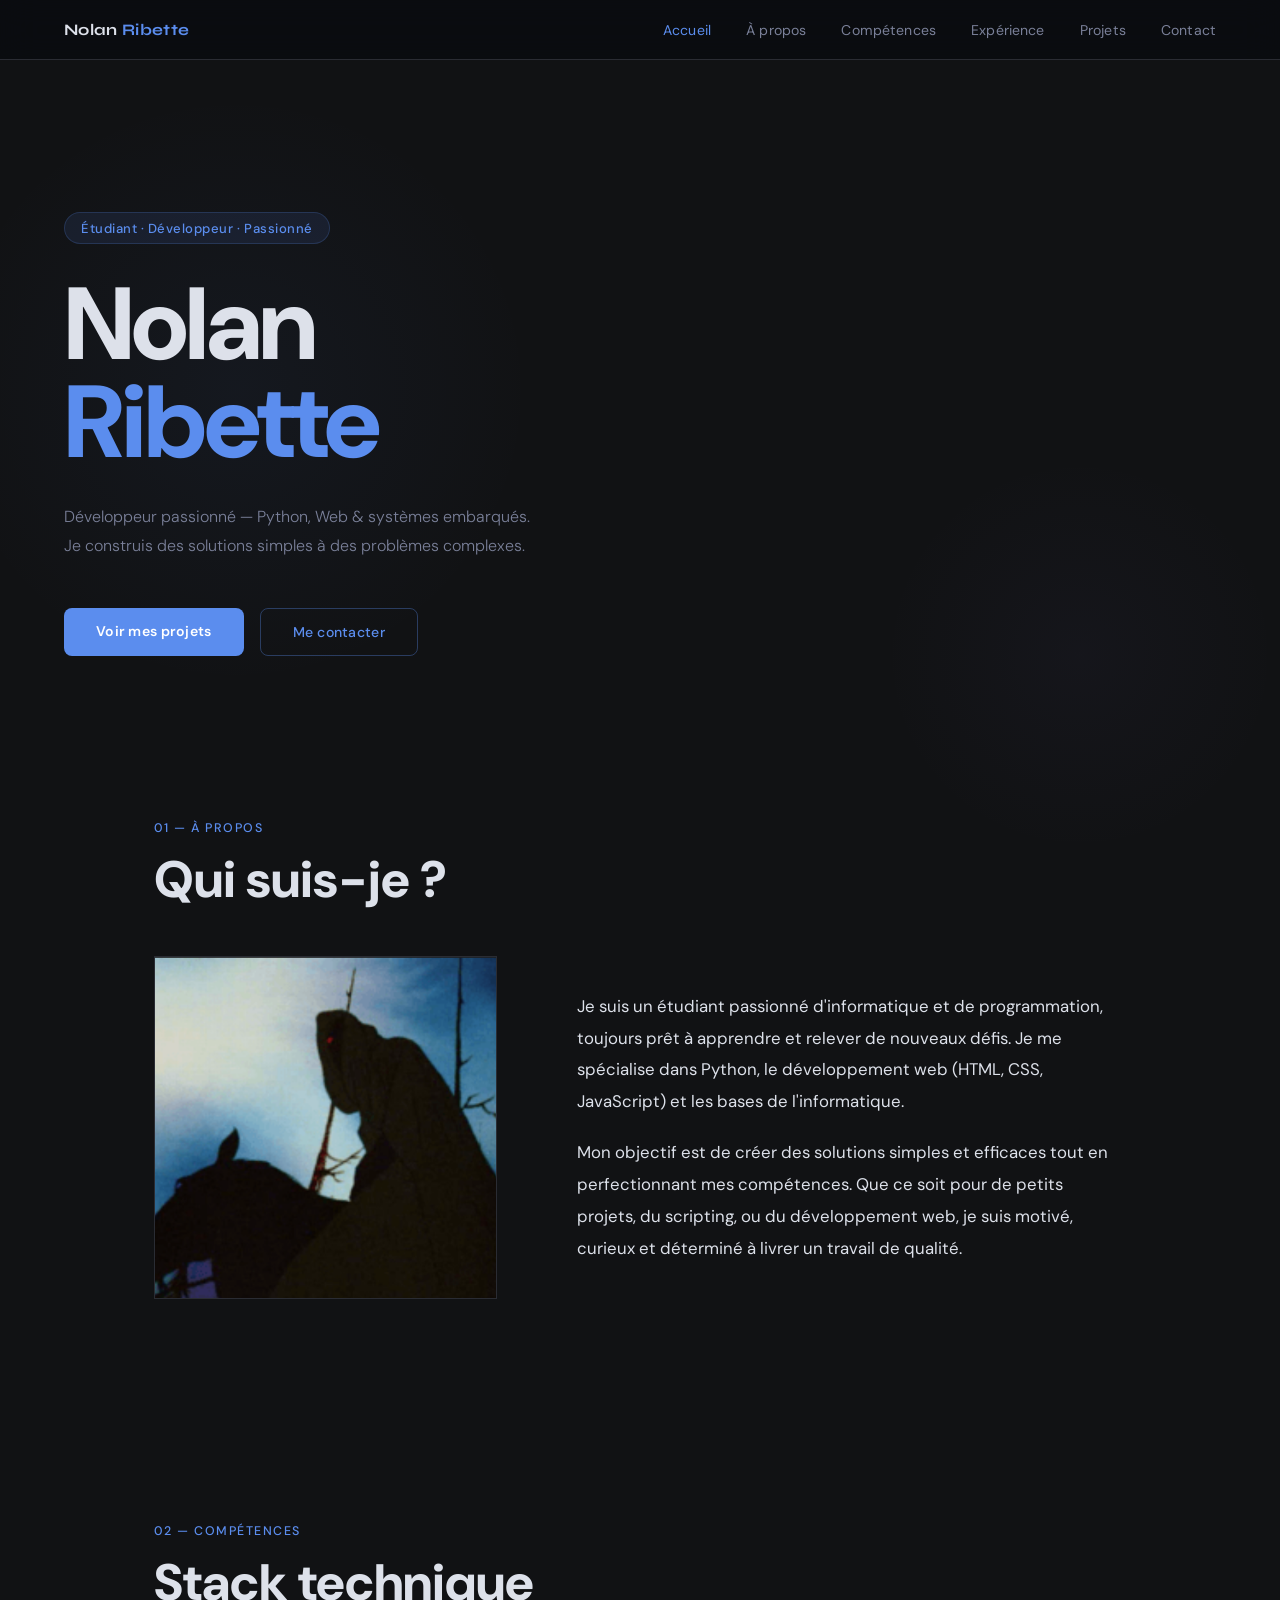
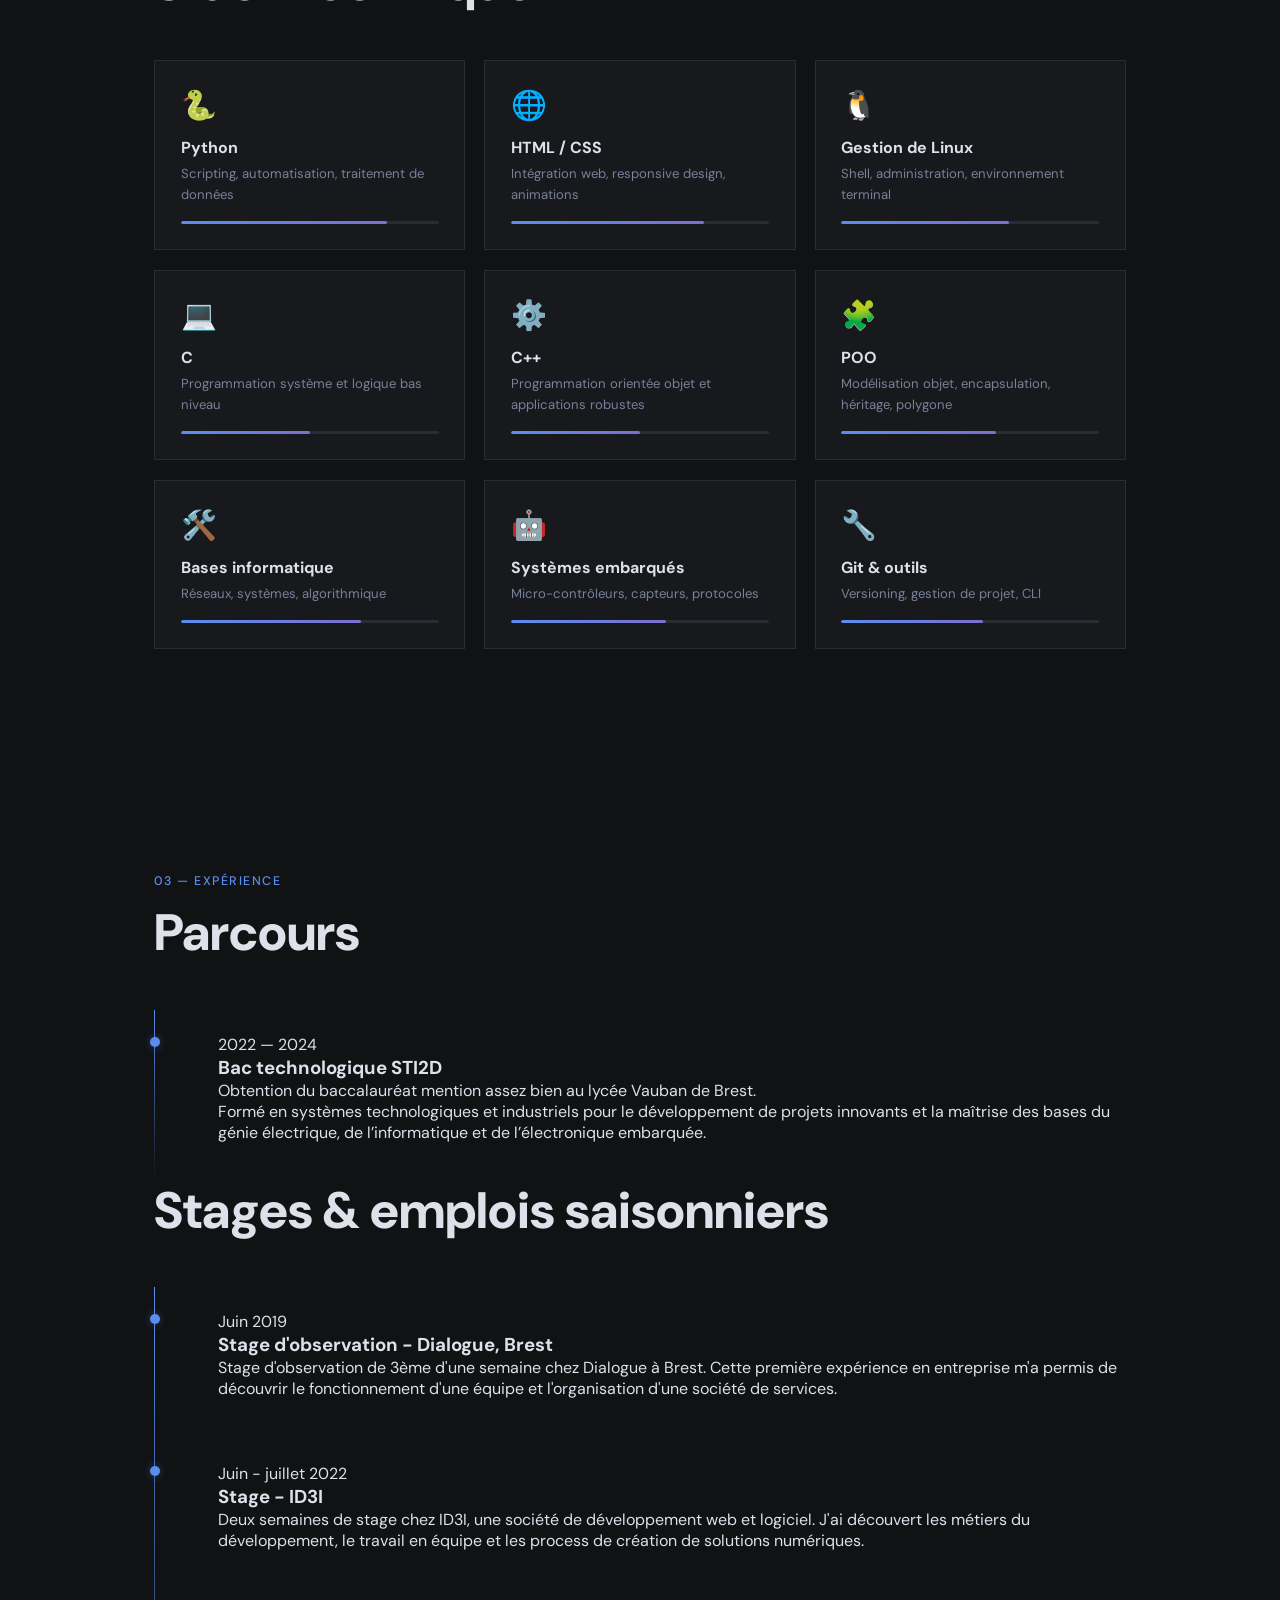
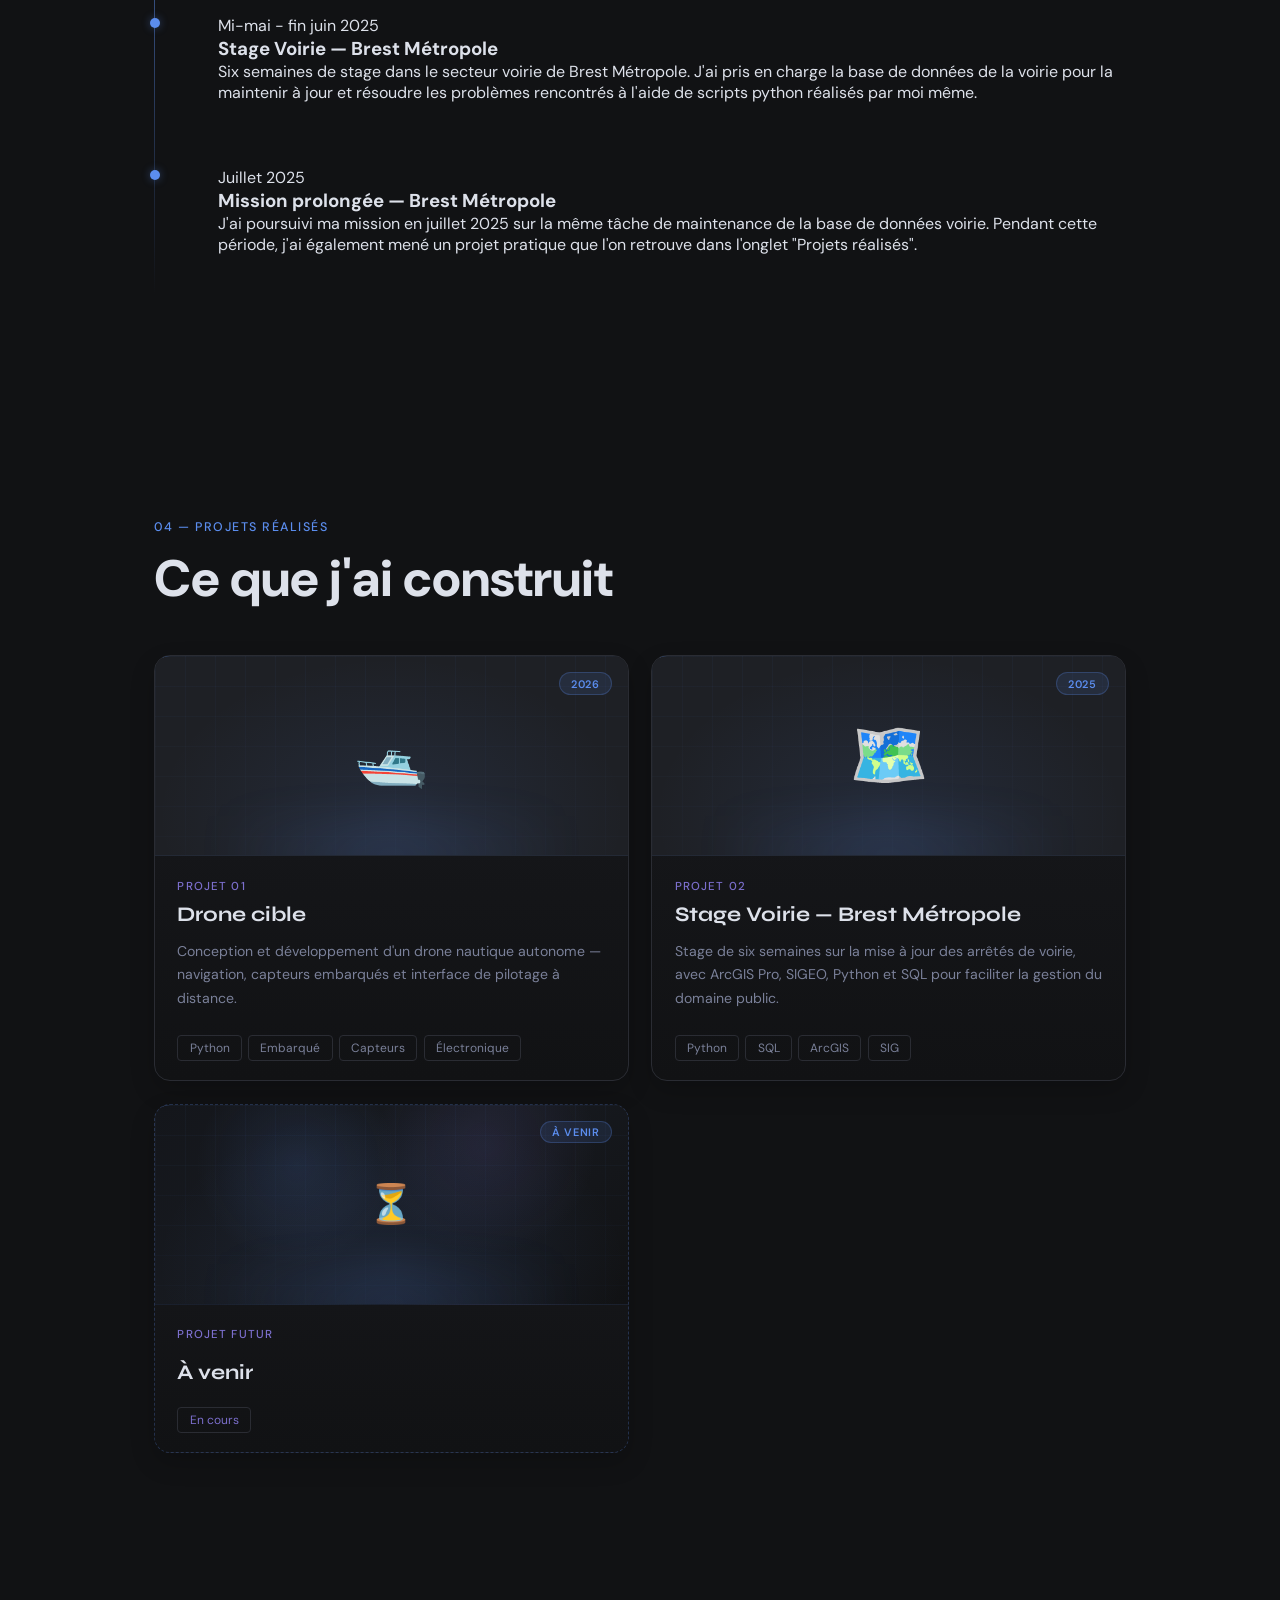
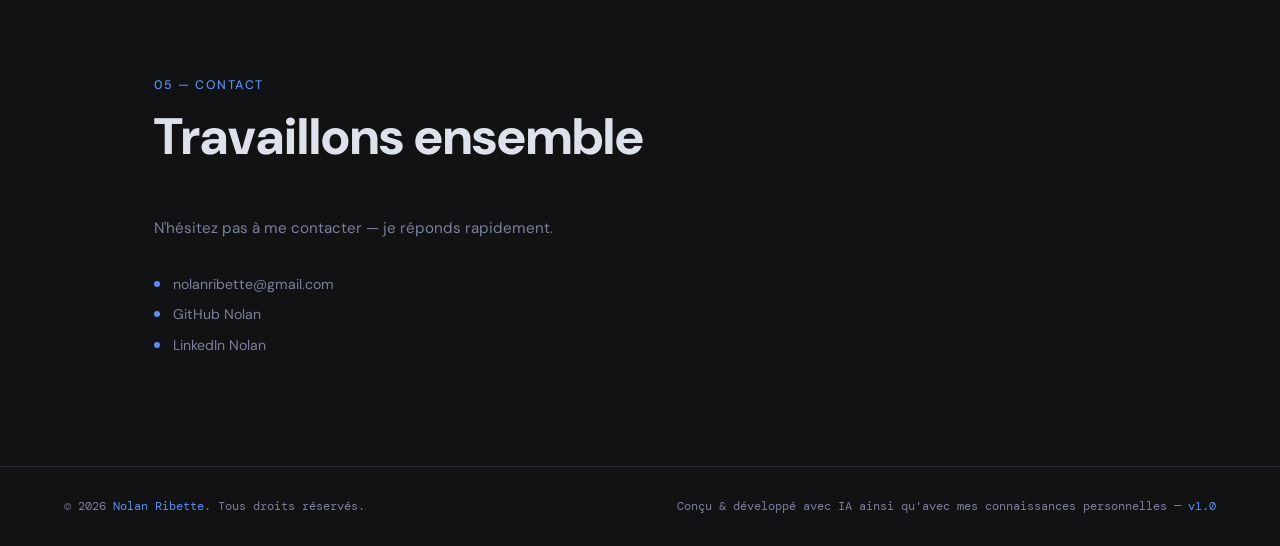
==== Page_Présentation/Acceuil.html @ 2e181084 "Mise à jour du portfolio" ====
<!DOCTYPE html>
<html lang="fr">
<head>
  <meta charset="UTF-8" />
  <meta name="viewport" content="width=device-width, initial-scale=1.0" />
  <title>Nolan Ribette — Portfolio</title>
  <link rel="preconnect" href="https://fonts.googleapis.com" />
  <link href="https://fonts.googleapis.com/css2?family=DM+Mono:wght@400;500&family=Syne:wght@400;600;700;800&family=DM+Sans:ital,wght@0,300;0,400;0,500;1,400&display=swap" rel="stylesheet" />
  <link rel="stylesheet" href="./Acceuil.css" />
</head>
<body>

<!-- NAV -->
<nav>
  <div class="nav-logo">Nolan <span>Ribette</span></div>
  <ul class="nav-links">
    <li><a href="#accueil">Accueil</a></li>
    <li><a href="#apropos">À propos</a></li>
    <li><a href="#competences">Compétences</a></li>
    <li><a href="#experience">Expérience</a></li>
    <li><a href="#projets">Projets</a></li>
    <li><a href="#contact">Contact</a></li>
  </ul>
</nav>

<!-- HERO -->
<section id="accueil">
  <div class="hero-grid-bg"></div>
  <div class="hero-glow"></div>
  <div class="hero-glow2"></div>
  <div class="hero-inner">
    <div class="hero-tag">Étudiant · Développeur · Passionné</div>
    <h1 class="hero-name">
      Nolan<br>
      <span class="line2">Ribette</span>
    </h1>
    <p class="hero-desc">
      Développeur passionné — Python, Web & systèmes embarqués.<br>
      Je construis des solutions simples à des problèmes complexes.
    </p>
    <div class="hero-cta">
      <a href="#projets" class="btn btn-neon">Voir mes projets</a>
      <a href="#contact" class="btn btn-outline">Me contacter</a>
    </div>
  </div>
</section>

<!-- À PROPOS -->
<section id="apropos">
  <div class="section-label">01 — À propos</div>
  <h2>Qui suis-je ?</h2>
  <div class="about-grid reveal">
    <div class="about-avatar-wrap">
      <div class="about-avatar-box">
        <img src="./pdp_nazgul.PNG" alt="Photo de profil" class="about-avatar-img" />
        <div class="about-avatar-corner tl"></div>
        <div class="about-avatar-corner tr"></div>
        <div class="about-avatar-corner bl"></div>
        <div class="about-avatar-corner br"></div>
      </div>
    </div>
    <div class="about-text">
      <p>Je suis un étudiant passionné d'informatique et de programmation, toujours prêt à apprendre et relever de nouveaux défis. Je me spécialise dans Python, le développement web (HTML, CSS, JavaScript) et les bases de l'informatique.</p>
      <p>Mon objectif est de créer des solutions simples et efficaces tout en perfectionnant mes compétences. Que ce soit pour de petits projets, du scripting, ou du développement web, je suis motivé, curieux et déterminé à livrer un travail de qualité.</p>
    </div>
  </div>
</section>

<!-- COMPÉTENCES -->
<section id="competences">
  <div class="section-label">02 — Compétences</div>
  <h2>Stack technique</h2>
  <div class="skills-grid reveal">
    <div class="skill-card">
      <div class="skill-icon">🐍</div>
      <div class="skill-name">Python</div>
      <div class="skill-desc">Scripting, automatisation, traitement de données</div>
      <div class="skill-bar-wrap"><div class="skill-bar" data-width="80"></div></div>
    </div>
    <div class="skill-card">
      <div class="skill-icon">🌐</div>
      <div class="skill-name">HTML / CSS</div>
      <div class="skill-desc">Intégration web, responsive design, animations</div>
      <div class="skill-bar-wrap"><div class="skill-bar" data-width="75"></div></div>
    </div>
    <div class="skill-card">
      <div class="skill-icon">🐧</div>
      <div class="skill-name">Gestion de Linux</div>
      <div class="skill-desc">Shell, administration, environnement terminal</div>
      <div class="skill-bar-wrap"><div class="skill-bar" data-width="65"></div></div>
    </div>
    <div class="skill-card">
      <div class="skill-icon">💻</div>
      <div class="skill-name">C</div>
      <div class="skill-desc">Programmation système et logique bas niveau</div>
      <div class="skill-bar-wrap"><div class="skill-bar" data-width="50"></div></div>
    </div>
    <div class="skill-card">
      <div class="skill-icon">⚙️</div>
      <div class="skill-name">C++</div>
      <div class="skill-desc">Programmation orientée objet et applications robustes</div>
      <div class="skill-bar-wrap"><div class="skill-bar" data-width="50"></div></div>
    </div>
    <div class="skill-card">
      <div class="skill-icon">🧩</div>
      <div class="skill-name">POO</div>
      <div class="skill-desc">Modélisation objet, encapsulation, héritage, polygone</div>
      <div class="skill-bar-wrap"><div class="skill-bar" data-width="60"></div></div>
    </div>
    <div class="skill-card">
      <div class="skill-icon">🛠️</div>
      <div class="skill-name">Bases informatique</div>
      <div class="skill-desc">Réseaux, systèmes, algorithmique</div>
      <div class="skill-bar-wrap"><div class="skill-bar" data-width="70"></div></div>
    </div>
    <div class="skill-card">
      <div class="skill-icon">🤖</div>
      <div class="skill-name">Systèmes embarqués</div>
      <div class="skill-desc">Micro-contrôleurs, capteurs, protocoles</div>
      <div class="skill-bar-wrap"><div class="skill-bar" data-width="60"></div></div>
    </div>
    <div class="skill-card">
      <div class="skill-icon">🔧</div>
      <div class="skill-name">Git & outils</div>
      <div class="skill-desc">Versioning, gestion de projet, CLI</div>
      <div class="skill-bar-wrap"><div class="skill-bar" data-width="55"></div></div>
    </div>
  </div>
</section>

<!-- EXPÉRIENCE -->
<section id="experience">
  <div class="section-label">03 — Expérience</div>
  <h2>Parcours</h2>
  <div class="reveal">
    <div class="timeline">
      <div class="timeline-item">
        <div class="timeline-dot"></div>
        <div class="timeline-content">
          <p class="timeline-date">2022 — 2024</p>
          <h3>Bac technologique STI2D</h3>
          <p>Obtention du baccalauréat mention assez bien au lycée Vauban de Brest.</p>
          <p>Formé en systèmes technologiques et industriels pour le développement de projets innovants et la maîtrise des bases du génie électrique, de l’informatique et de l’électronique embarquée.</p>
        </div>
      </div>
    </div>
  </div>

  <div class="reveal">
    <h2>Stages & emplois saisonniers</h2>
    <div class="timeline">
      <div class="timeline-item">
        <div class="timeline-dot"></div>
        <div class="timeline-content">
          <p class="timeline-date">Juin 2019</p>
          <h3>Stage d'observation - Dialogue, Brest</h3>
          <p>Stage d'observation de 3ème d'une semaine chez Dialogue à Brest. Cette première expérience en entreprise m'a permis de découvrir le fonctionnement d'une équipe et l'organisation d'une société de services.</p>
        </div>
      </div>
      <div class="timeline-item">
        <div class="timeline-dot"></div>
        <div class="timeline-content">
          <p class="timeline-date">Juin - juillet 2022</p>
          <h3>Stage - ID3I</h3>
          <p>Deux semaines de stage chez ID3I, une société de développement web et logiciel. J'ai découvert les métiers du développement, le travail en équipe et les process de création de solutions numériques.</p>
        </div>
      </div>
      <div class="timeline-item">
        <div class="timeline-dot"></div>
        <div class="timeline-content">
          <p class="timeline-date">Mi-mai - fin juin 2025</p>
          <h3>Stage Voirie — Brest Métropole</h3>
          <p>Six semaines de stage dans le secteur voirie de Brest Métropole. J'ai pris en charge la base de données de la voirie pour la maintenir à jour et résoudre les problèmes rencontrés à l'aide de scripts python réalisés par moi même.</p>
        </div>
      </div>
      <div class="timeline-item">
        <div class="timeline-dot"></div>
        <div class="timeline-content">
          <p class="timeline-date">Juillet 2025</p>
          <h3>Mission prolongée — Brest Métropole</h3>
          <p>J'ai poursuivi ma mission en juillet 2025 sur la même tâche de maintenance de la base de données voirie. Pendant cette période, j'ai également mené un projet pratique que l'on retrouve dans l'onglet "Projets réalisés".</p>
        </div>
      </div>
    </div>
  </div>
</section>

<!-- PROJETS -->
<section id="projets">
  <div class="section-label">04 — Projets réalisés</div>
  <h2>Ce que j'ai construit</h2>
  <div class="projects-grid reveal">

    <!-- PROJET DRONE -->
<a class="project-card" href="../Page_Projet_01/Drone_cible.html">
  <div class="project-thumb">
    <div class="project-thumb-bg"></div>
    <div class="project-thumb-grid"></div>
    <div class="drone-svg-wrap" style="font-size: 3.8rem; line-height: 1;">🛥️</div>
    <div class="project-badge">2026</div>
  </div>
  <div class="project-body">
    <div class="project-num">Projet 01</div>
    <div class="project-title">Drone cible</div>
    <div class="project-desc">
      Conception et développement d'un drone nautique autonome — navigation, capteurs embarqués et interface de pilotage à distance.
    </div>
    <div class="project-tags">
      <span class="tag">Python</span>
      <span class="tag">Embarqué</span>
      <span class="tag">Capteurs</span>
      <span class="tag">Électronique</span>
    </div>
  </div>
</a>

    <!-- PROJET STAGE -->
    <a class="project-card" href="../Page_Projet_02/Stage.html">
      <div class="project-thumb">
        <div class="project-thumb-bg"></div>
        <div class="project-thumb-grid"></div>
        <div class="drone-svg-wrap" style="font-size:4rem">🗺️</div>
        <div class="project-badge">2025</div>
      </div>
      <div class="project-body">
        <div class="project-num">Projet 02</div>
        <div class="project-title">Stage Voirie — Brest Métropole</div>
        <div class="project-desc">
          Stage de six semaines sur la mise à jour des arrêtés de voirie, avec ArcGIS Pro, SIGEO, Python et SQL pour faciliter la gestion du domaine public.
        </div>
        <div class="project-tags">
          <span class="tag">Python</span>
          <span class="tag">SQL</span>
          <span class="tag">ArcGIS</span>
          <span class="tag">SIG</span>
        </div>
      </div>
    </a>

    <div class="project-card project-coming" aria-label="Projet à venir">
      <div class="project-thumb">
        <div class="project-thumb-bg"></div>
        <div class="project-thumb-grid"></div>
        <div class="drone-svg-wrap" style="font-size: 2.4rem; line-height: 1;">⏳</div>
        <div class="project-badge">À venir</div>
      </div>
      <div class="project-body">
        <div class="project-num"> projet futur </div>
        <div class="project-title">À venir</div>
        <div class="project-tags">
          <span class="tag">En cours</span>
        </div>
      </div>
    </div>

  </div>
</section>

<!-- CONTACT -->
<section id="contact">
  <div class="section-label">05 — Contact</div>
  <h2>Travaillons ensemble</h2>
  <div class="contact-wrapper reveal">
    <div class="contact-info">
      <p>  N'hésitez pas à me contacter — je réponds rapidement. </p>
      <div class="contact-links">
        <a href="mailto:nolanribette@gmail.com" class="contact-link">
          <div class="contact-link-dot"></div>
          <span>nolanribette@gmail.com</span>
        </a>
        <a href="https://github.com/Xedark" target="_blank" class="contact-link">
          <div class="contact-link-dot"></div>
          <span>GitHub Nolan</span>
        </a>
        <a href="https://www.linkedin.com/in/nolan-ribette-3b2b34416/" target="_blank" class="contact-link">
          <div class="contact-link-dot"></div>
          <span>LinkedIn Nolan</span>
        </a>
      </div>
    </div>
  </div>
</section>

<!-- FOOTER -->
<footer>
  <p>© 2026 <span>Nolan Ribette</span>. Tous droits réservés.</p>
  <p>Conçu & développé avec IA ainsi qu'avec mes connaissances personnelles — <span>v1.0</span></p>
</footer>

<script src="./Acceuil.js"></script>
</body>
</html>
---- Page_Présentation/Acceuil.css ----
:root {
  --bg:         #111214;
  --bg2:        #18191d;
  --bg3:        #1e2025;
  --border:     #2a2c33;
  --neon:       #5b8dee;
  --neon2:      #7c6fcd;
  --neon3:      #e07b6b;
  --text:       #dde1ea;
  --muted:      #7a8099;
  --mono:       'DM Mono', monospace;
  --sans:       'Syne', sans-serif;
  --body:       'DM Sans', sans-serif;
}

*, *::before, *::after { box-sizing: border-box; margin: 0; padding: 0; }

html { scroll-behavior: smooth; }

body {
  background: var(--bg);
  color: var(--text);
  font-family: var(--body);
  overflow-x: hidden;
}

/* ── SCROLLBAR ── */
::-webkit-scrollbar { width: 4px; }
::-webkit-scrollbar-track { background: var(--bg); }
::-webkit-scrollbar-thumb { background: var(--neon); border-radius: 2px; }

/* ── NAV ── */
nav {
  position: fixed; top: 0; left: 0; right: 0; z-index: 100;
  display: flex; align-items: center; justify-content: space-between;
  padding: 1.2rem 4rem;
  background: rgba(10,12,16,.85);
  backdrop-filter: blur(18px);
  border-bottom: 1px solid var(--border);
}

.nav-logo {
  font-family: var(--sans);
  font-size: 1rem;
  font-weight: 700;
  color: var(--text);
  letter-spacing: .02em;
}
.nav-logo span { color: var(--neon); }

.nav-links {
  display: flex; gap: 2.2rem; list-style: none;
}
.nav-links a {
  font-family: var(--body);
  font-size: .88rem;
  color: var(--muted);
  text-decoration: none;
  letter-spacing: .01em;
  transition: color .25s;
  position: relative;
}
.nav-links a::after {
  content: '';
  position: absolute; bottom: -4px; left: 0; right: 0; height: 1px;
  background: var(--neon);
  transform: scaleX(0); transform-origin: left;
  transition: transform .3s;
}
.nav-links a:hover { color: var(--neon); }
.nav-links a:hover::after { transform: scaleX(1); }

/* ── SECTIONS BASE ── */
section {
  padding: 7rem 4rem;
  max-width: 1100px;
  margin: 0 auto;
}

.section-label {
  font-family: var(--body);
  font-size: .78rem;
  font-weight: 500;
  color: var(--neon);
  letter-spacing: .12em;
  text-transform: uppercase;
  margin-bottom: 1rem;
}

h2 {
  font-size: clamp(2rem, 4vw, 3.2rem);
  font-weight: 800;
  line-height: 1.1;
  margin-bottom: 3rem;
}

/* ── HERO ── */
#accueil {
  min-height: 100vh;
  display: flex; flex-direction: column; justify-content: center;
  padding-top: 5rem;
  position: relative;
  max-width: 100%;
  padding-left: 4rem; padding-right: 4rem;
}

.hero-grid-bg {
  display: none;
}
.hero-glow {
  position: absolute; top: 10%; left: -5%;
  width: 600px; height: 600px;
  background: radial-gradient(circle, rgba(91,141,238,.05) 0%, transparent 70%);
  pointer-events: none;
}
.hero-glow2 {
  position: absolute; bottom: 5%; right: 0%;
  width: 400px; height: 400px;
  background: radial-gradient(circle, rgba(124,111,205,.04) 0%, transparent 70%);
  pointer-events: none;
}

.hero-inner {
  position: relative; z-index: 1;
  max-width: 900px;
}

.hero-tag {
  display: inline-block;
  font-family: var(--body);
  font-size: .82rem;
  font-weight: 500;
  color: var(--neon);
  background: rgba(91,141,238,.1);
  border: 1px solid rgba(91,141,238,.2);
  border-radius: 20px;
  padding: .4rem 1rem;
  margin-bottom: 2rem;
  letter-spacing: .04em;
  animation: fadeUp .8s ease both;
}

.hero-name {
  font-size: clamp(3.5rem, 8vw, 7rem);
  font-weight: 800;
  line-height: .95;
  letter-spacing: -.03em;
  animation: fadeUp .9s .1s ease both;
}
.hero-name .line2 { color: var(--neon); }

.hero-desc {
  font-family: var(--body);
  font-size: 1rem;
  font-weight: 300;
  color: var(--muted);
  max-width: 520px;
  line-height: 1.8;
  margin-top: 2rem;
  animation: fadeUp .9s .2s ease both;
}

.hero-cta {
  margin-top: 3rem;
  display: flex; gap: 1rem; flex-wrap: wrap;
  animation: fadeUp .9s .3s ease both;
}

.btn {
  font-family: var(--body);
  font-size: .88rem;
  font-weight: 500;
  letter-spacing: .02em;
  padding: .85rem 2rem;
  border: none; cursor: pointer;
  text-decoration: none;
  transition: all .3s;
  display: inline-block;
  border-radius: 8px;
}
.btn-neon {
  background: var(--neon);
  color: #fff;
  font-weight: 600;
}
.btn-neon:hover {
  background: #7aaaf2;
  box-shadow: 0 4px 20px rgba(91,141,238,.35);
}
.btn-outline {
  background: transparent;
  color: var(--neon);
  border: 1px solid rgba(91,141,238,.35);
}
.btn-outline:hover {
  border-color: var(--neon);
  background: rgba(91,141,238,.08);
}

.hero-scroll {
  position: absolute; bottom: 3rem; left: 50%; transform: translateX(-50%);
  display: flex; flex-direction: column; align-items: center; gap: .5rem;
  font-family: var(--mono); font-size: .65rem; color: var(--muted);
  animation: fadeUp 1s .6s ease both;
}
.hero-scroll-line {
  width: 1px; height: 50px;
  background: linear-gradient(to bottom, var(--neon), transparent);
  animation: scrollPulse 2s infinite;
}

/* ── ABOUT ── */
#apropos { padding-top: 0; margin-top: -5rem; }

.about-grid {
  display: grid;
  grid-template-columns: 1fr 1.6fr;
  gap: 5rem;
  align-items: center;
}

.about-avatar-wrap {
  position: relative;
}
.about-avatar-box {
  width: 100%;
  aspect-ratio: 1;
  background: var(--bg3);
  border: 1px solid var(--border);
  display: flex; align-items: center; justify-content: center;
  position: relative;
  overflow: hidden;
}
.about-avatar-box::before {
  content: '';
  position: absolute; inset: 0;
  background: linear-gradient(135deg, rgba(91,141,238,.07), rgba(124,111,205,.05));
}
.about-avatar-initials {
  font-size: 4rem;
  font-weight: 800;
  color: var(--neon);
  font-family: var(--sans);
  position: relative; z-index: 1;
}
.about-avatar-img {
  width: 100%;
  height: 100%;
  object-fit: cover;
  object-position: center;
  position: relative;
  z-index: 1;
}
.about-avatar-corner {
  position: absolute;
  width: 20px; height: 20px;
  border-color: var(--neon);
  border-style: solid;
  opacity: .5;
}
.about-avatar-corner.tl { top: -1px; left: -1px; border-width: 2px 0 0 2px; }
.about-avatar-corner.tr { top: -1px; right: -1px; border-width: 2px 2px 0 0; }
.about-avatar-corner.bl { bottom: -1px; left: -1px; border-width: 0 0 2px 2px; }
.about-avatar-corner.br { bottom: -1px; right: -1px; border-width: 0 2px 2px 0; }

.about-text p {
  font-size: 1.05rem;
  line-height: 1.9;
  color: var(--text);
  margin-bottom: 1.2rem;
}
.about-text p:last-child { margin-bottom: 0; }

/* ── SKILLS ── */
.skills-grid {
  display: grid;
  grid-template-columns: repeat(auto-fill, minmax(260px, 1fr));
  gap: 1.2rem;
}

.skill-card {
  background: var(--bg2);
  border: 1px solid var(--border);
  padding: 1.6rem;
  position: relative;
  overflow: hidden;
  transition: border-color .3s, transform .3s;
}
.skill-card::before {
  content: '';
  position: absolute; top: 0; left: 0; right: 0; height: 2px;
  background: linear-gradient(90deg, var(--neon), transparent);
  opacity: 0;
  transition: opacity .3s;
}
.skill-card:hover { border-color: rgba(91,141,238,.3); transform: translateY(-3px); }
.skill-card:hover::before { opacity: 1; }

.skill-icon {
  font-size: 1.8rem;
  margin-bottom: .8rem;
}
.skill-name {
  font-weight: 700;
  font-size: 1rem;
  margin-bottom: .3rem;
}
.skill-desc {
  font-family: var(--body);
  font-size: .82rem;
  color: var(--muted);
  line-height: 1.6;
}

.skill-bar-wrap {
  margin-top: 1rem;
  height: 3px;
  background: var(--border);
  border-radius: 2px;
  overflow: hidden;
}
.skill-bar {
  height: 100%;
  background: linear-gradient(90deg, var(--neon), var(--neon2));
  border-radius: 2px;
  width: 0;
  transition: width 1.2s cubic-bezier(.22,1,.36,1);
}

/* ── EXPERIENCE ── */
.timeline {
  position: relative;
  padding-left: 2rem;
}
.timeline::before {
  content: '';
  position: absolute; top: 0; bottom: 0; left: 0; width: 1px;
  background: linear-gradient(to bottom, var(--neon), transparent);
}

.timeline-item {
  position: relative;
  padding: 1.5rem 0 2.5rem 2rem;
}
.timeline-dot {
  position: absolute; left: -2rem; top: 1.7rem;
  width: 10px; height: 10px;
  background: var(--neon);
  border-radius: 50%;
  box-shadow: 0 0 8px rgba(91,141,238,.4);
  transform: translateX(-4px);
}

.exp-placeholder {
  background: var(--bg2);
  border: 1px dashed var(--border);
  padding: 2.5rem;
  text-align: center;
}
.exp-placeholder p {
  font-family: var(--body);
  font-size: .88rem;
  color: var(--muted);
}
.exp-placeholder span { color: var(--neon); }

/* ── PROJECTS ── */
.projects-grid {
  display: grid;
  grid-template-columns: repeat(auto-fill, minmax(320px, 1fr));
  gap: 1.4rem;
  align-items: stretch;
}

.project-card {
  display: flex;
  flex-direction: column;
  background: linear-gradient(180deg, rgba(24,25,29,1) 0%, rgba(17,18,20,1) 100%);
  border: 1px solid var(--border);
  border-radius: 16px;
  overflow: hidden;
  position: relative;
  transition: transform .25s ease, border-color .25s ease, box-shadow .25s ease;
  cursor: pointer;
  text-decoration: none;
  color: inherit;
  box-shadow: 0 10px 24px rgba(0,0,0,.18);
}

.project-card::before {
  content: '';
  position: absolute;
  inset: 0 0 auto 0;
  height: 2px;
  background: linear-gradient(90deg, var(--neon), transparent 80%);
  opacity: .85;
}

.project-card:hover {
  border-color: rgba(91,141,238,.35);
  transform: translateY(-4px);
  box-shadow: 0 18px 30px rgba(0,0,0,.28);
}

.project-thumb {
  height: 200px;
  background: var(--bg3);
  position: relative;
  overflow: hidden;
  display: flex; align-items: center; justify-content: center;
  border-bottom: 1px solid rgba(91,141,238,.08);
}

.drone-svg-wrap {
  position: relative; z-index: 1;
  animation: float 4s ease-in-out infinite;
}

.project-thumb-bg {
  position: absolute; inset: 0;
  background: radial-gradient(ellipse at 50% 80%, rgba(91,141,238,.1), transparent 70%);
}

.project-thumb-grid {
  position: absolute; inset: 0;
  background-image:
    linear-gradient(rgba(91,141,238,.05) 1px, transparent 1px),
    linear-gradient(90deg, rgba(91,141,238,.05) 1px, transparent 1px);
  background-size: 30px 30px;
  mask-image: linear-gradient(to bottom, rgba(0,0,0,.85), rgba(0,0,0,.35));
}

.project-thumb::after {
  content: '';
  position: absolute;
  inset: auto -8% -20% -8%;
  height: 40%;
  background: radial-gradient(circle, rgba(91,141,238,.12), transparent 64%);
  filter: blur(18px);
  pointer-events: none;
}

.project-badge {
  position: absolute; top: 1rem; right: 1rem;
  font-family: var(--mono); font-size: .65rem;
  color: var(--neon); background: rgba(0,245,196,.1);
  border: 1px solid rgba(0,245,196,.3);
  padding: .2rem .6rem;
  letter-spacing: .1em;
}

.project-body {
  padding: 1.4rem 1.4rem 1.2rem;
  display: flex;
  flex-direction: column;
  flex: 1;
}

.project-num {
  font-family: var(--body);
  font-size: .72rem;
  font-weight: 500;
  color: var(--neon2);
  letter-spacing: .1em;
  margin-bottom: .5rem;
  text-transform: uppercase;
}
.project-title {
  font-size: 1.3rem;
  font-weight: 700;
  margin-bottom: .8rem;
  font-family: var(--sans);
}
.project-desc {
  font-family: var(--body);
  font-size: .88rem;
  color: var(--muted);
  line-height: 1.7;
  margin-bottom: 1.5rem;
}

.project-tags {
  display: flex; flex-wrap: wrap; gap: .4rem;
}
.tag {
  font-family: var(--body);
  font-size: .75rem;
  color: var(--muted);
  border: 1px solid var(--border);
  padding: .25rem .7rem;
  border-radius: 4px;
}

.project-badge {
  position: absolute; top: 1rem; right: 1rem;
  font-family: var(--body); font-size: .68rem; font-weight: 600;
  color: var(--neon); background: rgba(91,141,238,.12);
  border: 1px solid rgba(91,141,238,.25);
  padding: .2rem .7rem;
  border-radius: 999px;
  letter-spacing: .06em;
  text-transform: uppercase;
}

.project-coming {
  background: linear-gradient(180deg, rgba(24,25,29,1) 0%, rgba(17,18,20,1) 100%);
  border: 1px dashed rgba(91,141,238,.25);
  text-align: left;
}

.project-coming .project-thumb {
  background:
    radial-gradient(circle at 30% 30%, rgba(91,141,238,.12), transparent 28%),
    radial-gradient(circle at 70% 20%, rgba(124,111,205,.12), transparent 30%),
    linear-gradient(145deg, #14161b 0%, #171a20 45%, #111214 100%);
}

.project-coming .project-thumb::before {
  content: '';
}

.project-coming .project-body {
  gap: .6rem;
}

.project-coming p {
  font-family: var(--body);
  font-size: .88rem;
  color: var(--muted);
  margin: 0;
}

.project-coming span { color: var(--neon2); }

.contact-wrapper {
  display: grid;
  grid-template-columns: 1fr;
  gap: 4rem;
  align-items: start;
  max-width: 500px;
}

.contact-info p {
  font-family: var(--body);
  font-size: .95rem;
  color: var(--muted);
  line-height: 1.9;
  margin-bottom: 2rem;
}

.contact-links { display: flex; flex-direction: column; gap: .8rem; }
.contact-link {
  display: flex; align-items: center; gap: .8rem;
  font-family: var(--body); font-size: .88rem;
  color: var(--muted);
  text-decoration: none;
  transition: color .25s;
}
.contact-link:hover { color: var(--neon); }
.contact-link-dot {
  width: 6px; height: 6px;
  background: var(--neon);
  border-radius: 50%;
  flex-shrink: 0;
}

.contact-form { display: flex; flex-direction: column; gap: 1rem; }

.form-group { display: flex; flex-direction: column; gap: .4rem; }
.form-label {
  font-family: var(--body); font-size: .78rem; font-weight: 500;
  color: var(--muted); letter-spacing: .06em; text-transform: uppercase;
}
.form-input, .form-textarea {
  background: var(--bg2);
  border: 1px solid var(--border);
  color: var(--text);
  font-family: var(--body); font-size: .9rem;
  padding: .9rem 1rem;
  outline: none;
  transition: border-color .3s;
  width: 100%;
  border-radius: 6px;
}
.form-input:focus, .form-textarea:focus {
  border-color: rgba(0,245,196,.5);
}
.form-textarea { resize: vertical; min-height: 120px; }

/* ── FOOTER ── */
footer {
  border-top: 1px solid var(--border);
  padding: 2rem 4rem;
  display: flex; align-items: center; justify-content: space-between;
  max-width: 100%;
}
footer p {
  font-family: var(--mono); font-size: .72rem;
  color: var(--muted);
}
footer span { color: var(--neon); }

/* ── ANIMATIONS ── */
@keyframes fadeUp {
  from { opacity: 0; transform: translateY(24px); }
  to   { opacity: 1; transform: translateY(0); }
}
@keyframes scrollPulse {
  0%, 100% { opacity: 1; }
  50% { opacity: .3; }
}
@keyframes float {
  0%, 100% { transform: translateY(0px); }
  50% { transform: translateY(-12px); }
}
@keyframes scanline {
  0% { top: -5%; }
  100% { top: 105%; }
}

.reveal {
  opacity: 0; transform: translateY(30px);
  transition: opacity .7s ease, transform .7s ease;
}
.reveal.visible {
  opacity: 1; transform: translateY(0);
}

/* ── MOBILE ── */
@media (max-width: 768px) {
  nav { padding: 1rem 1.5rem; }
  .nav-links { display: none; }
  section, #accueil { padding-left: 1.5rem; padding-right: 1.5rem; }
  .about-grid { grid-template-columns: 1fr; gap: 2rem; }
  .contact-wrapper { grid-template-columns: 1fr; gap: 2rem; }
  footer { flex-direction: column; gap: .5rem; text-align: center; }
}
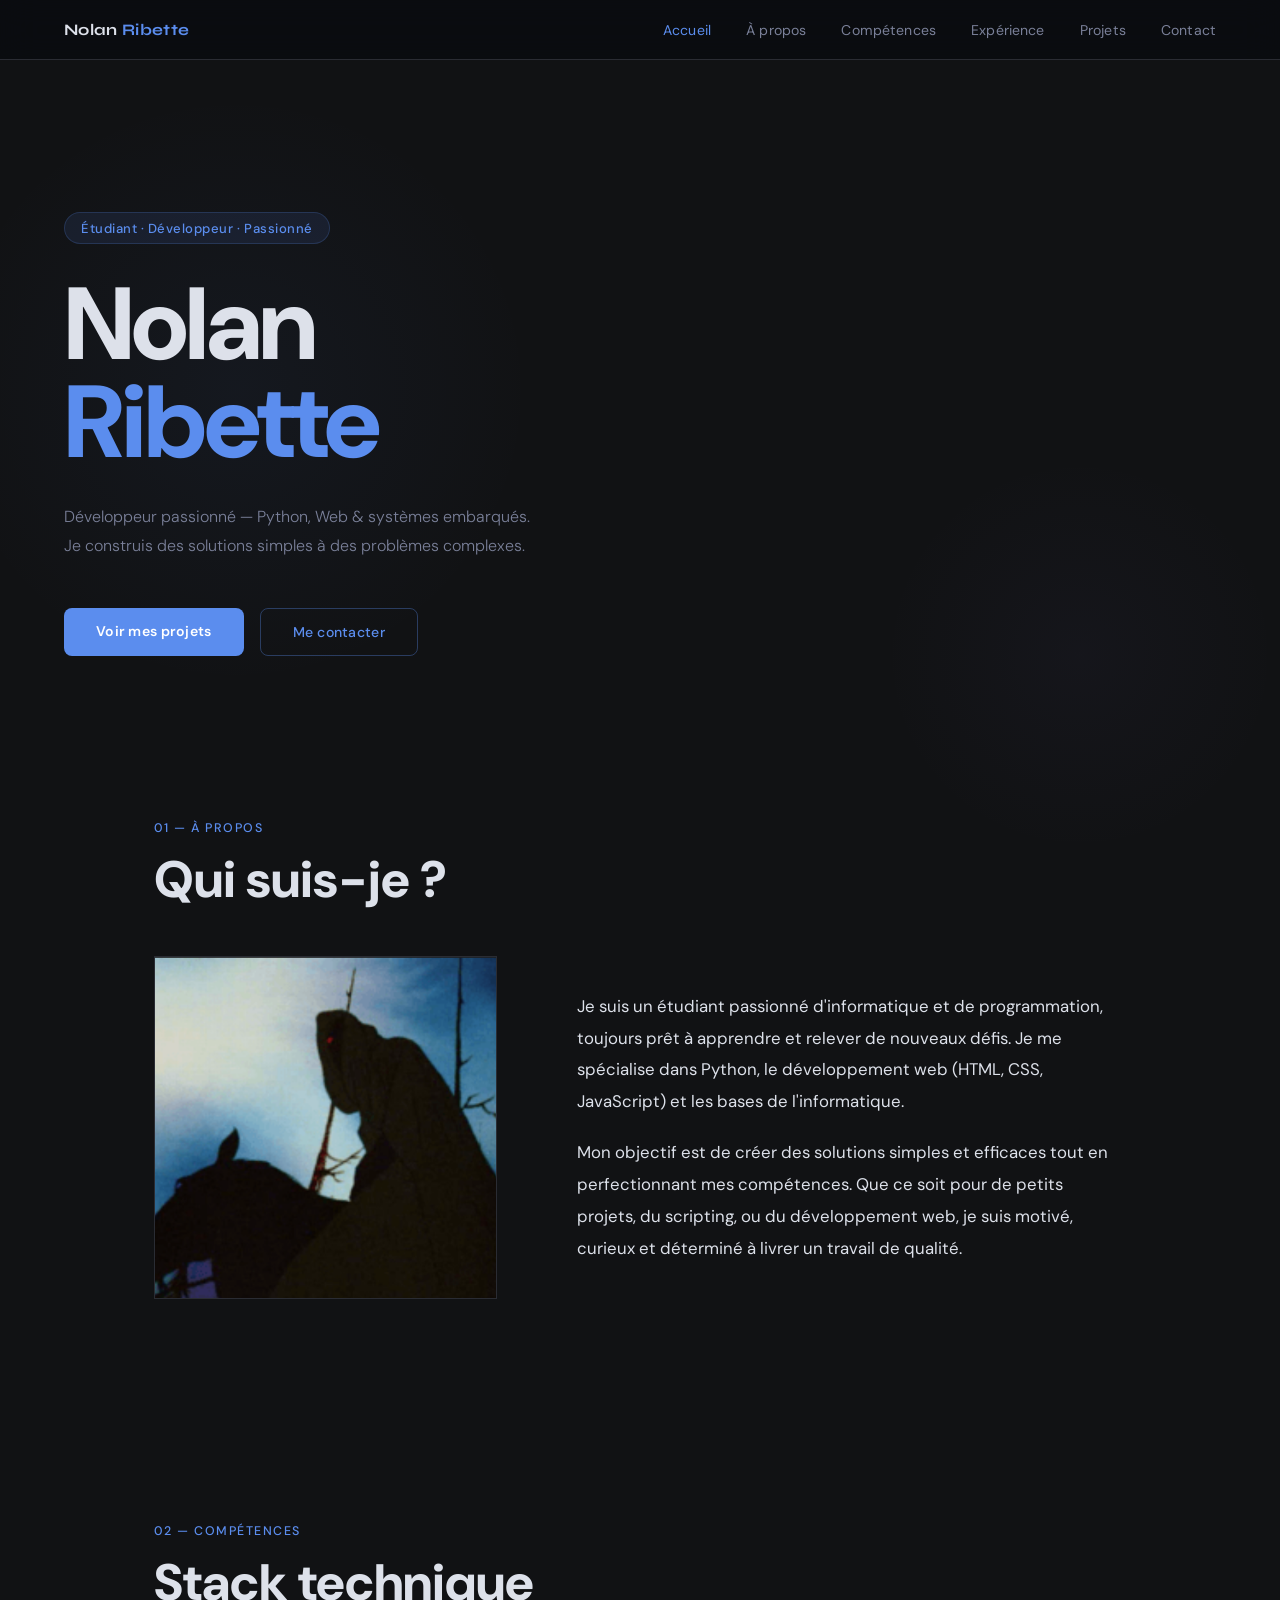
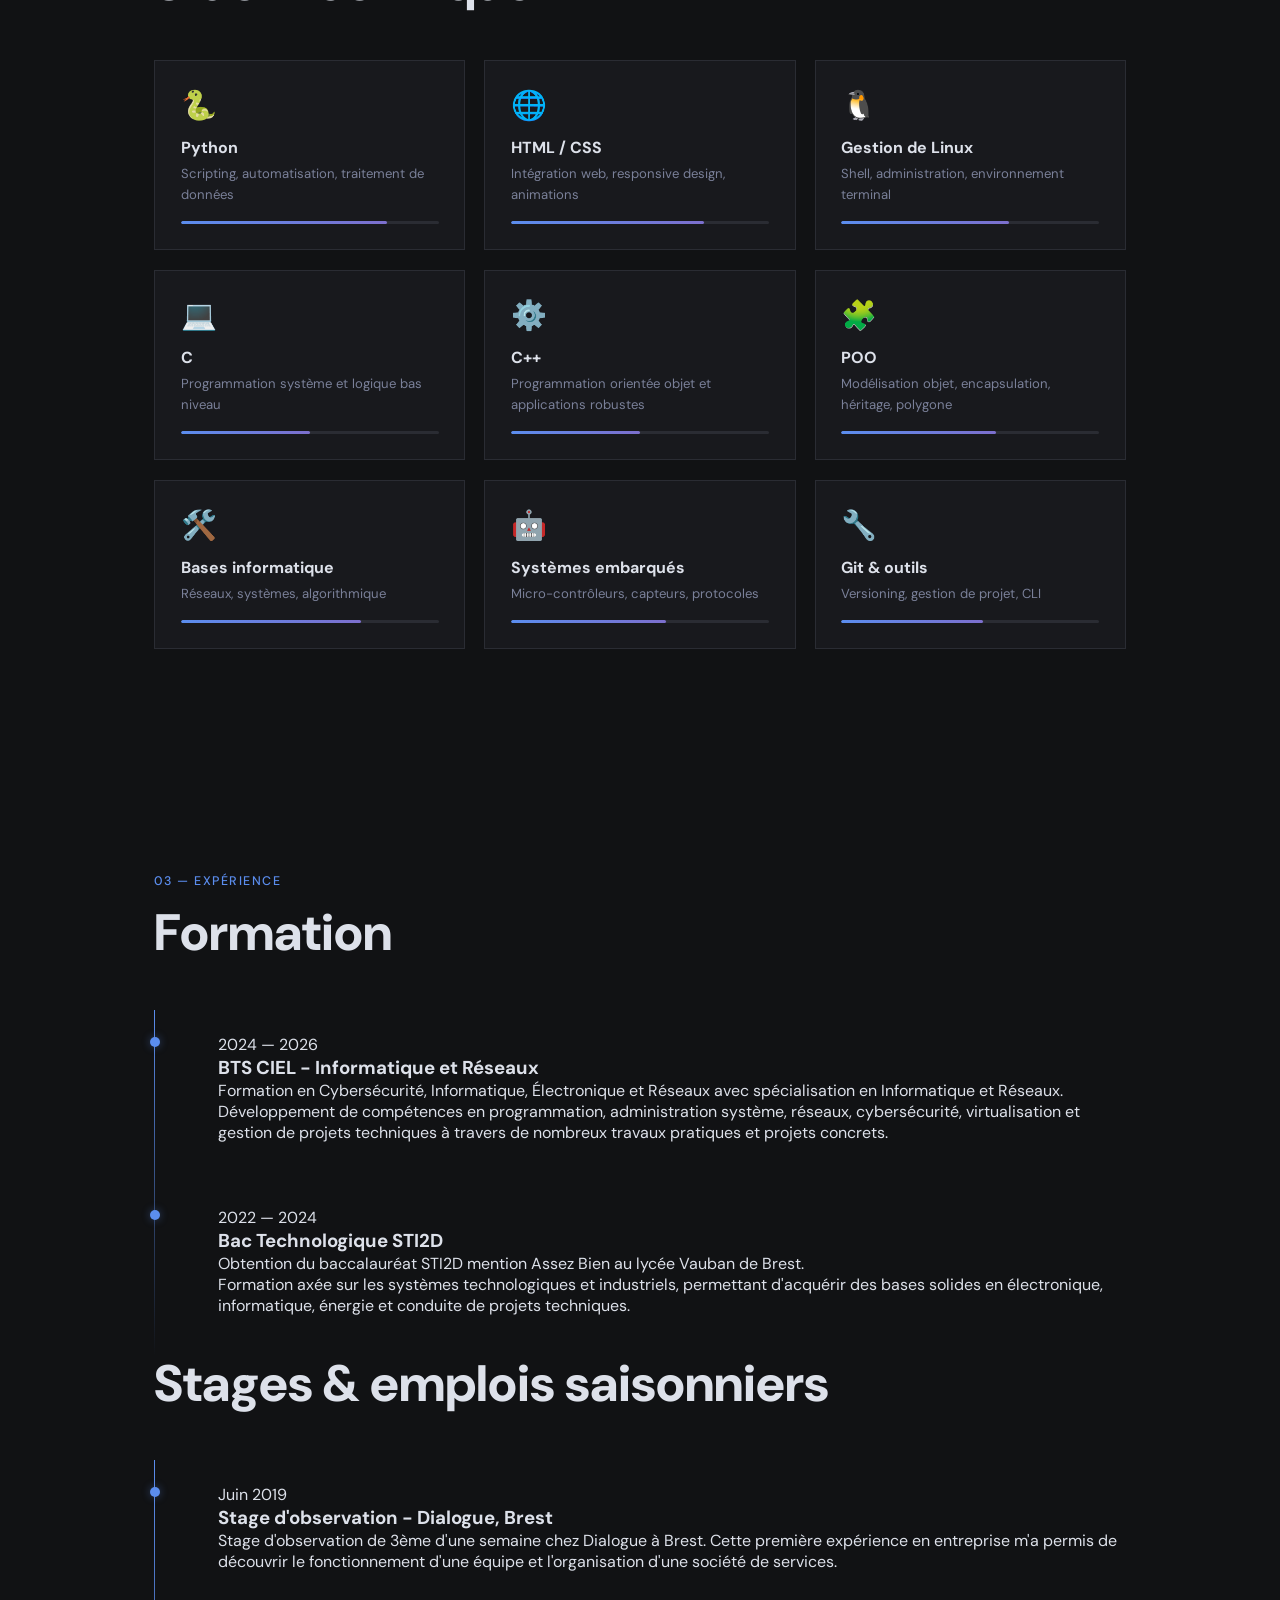
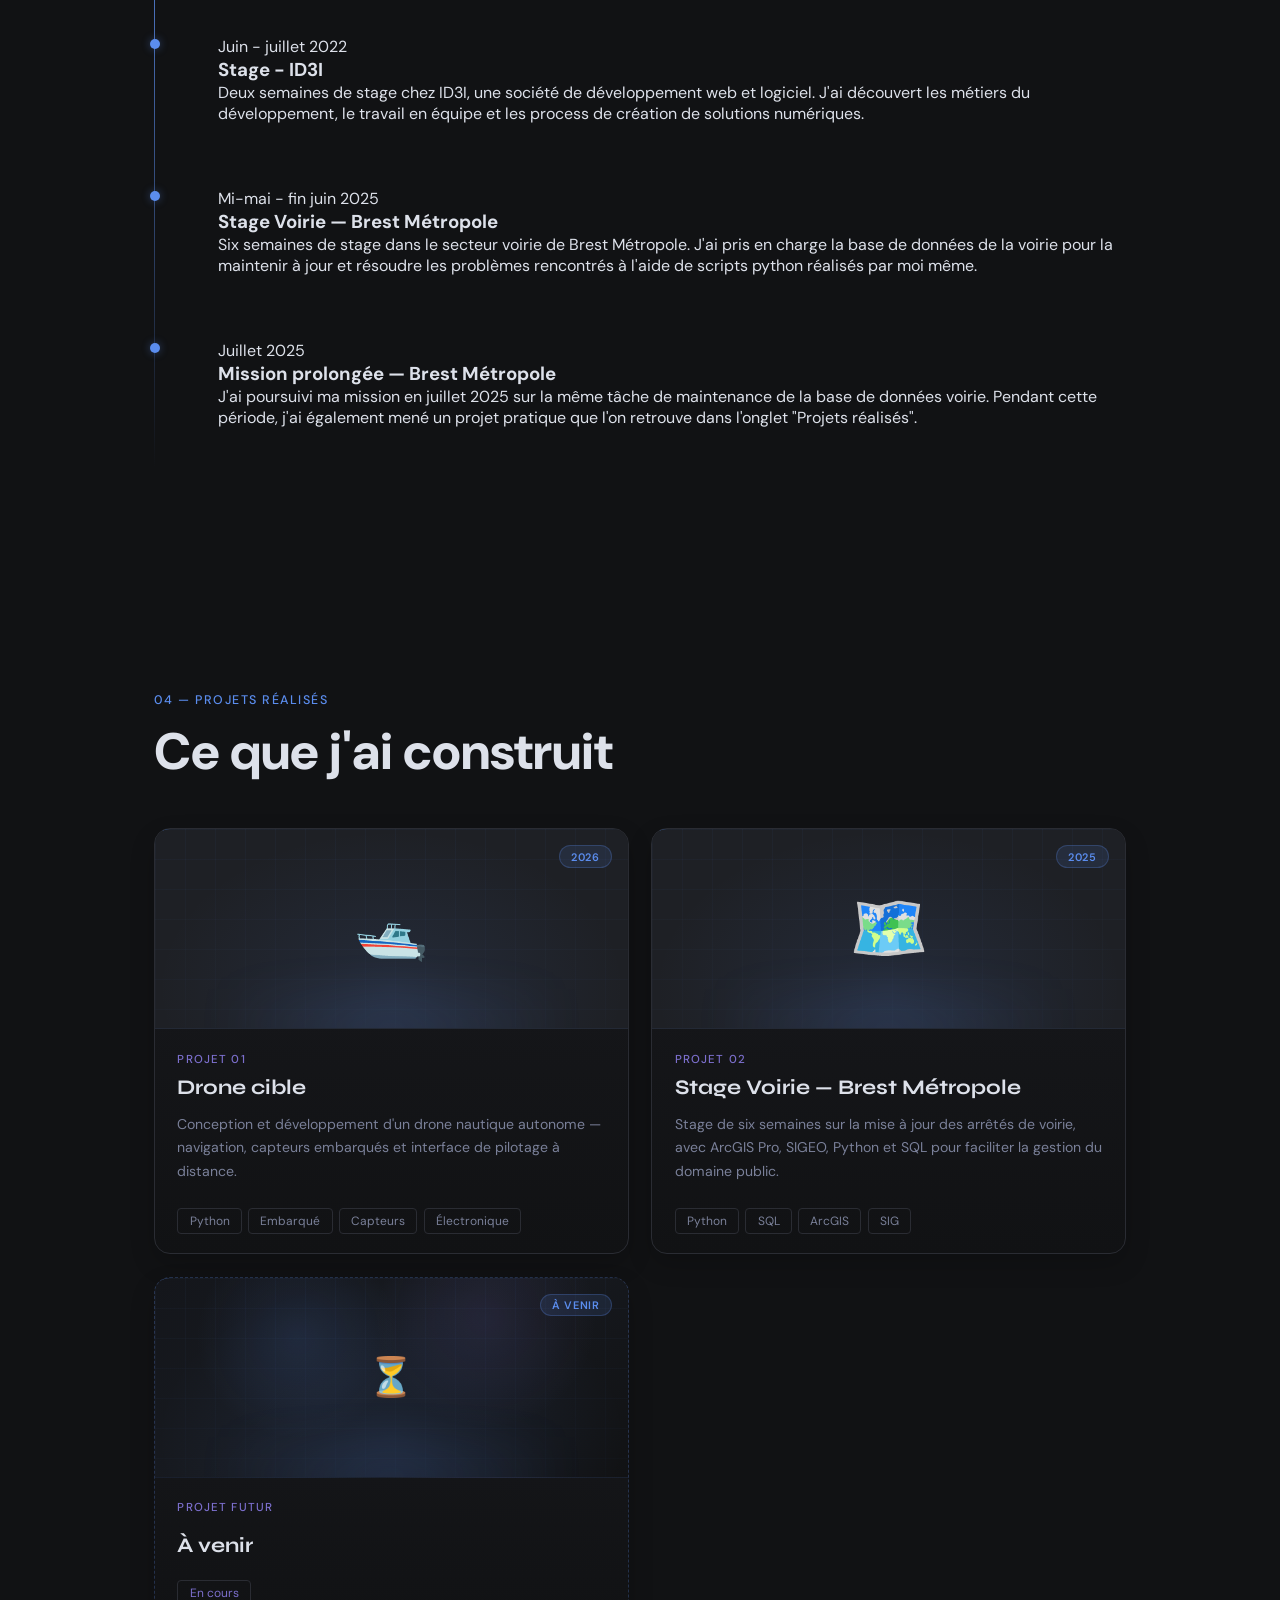
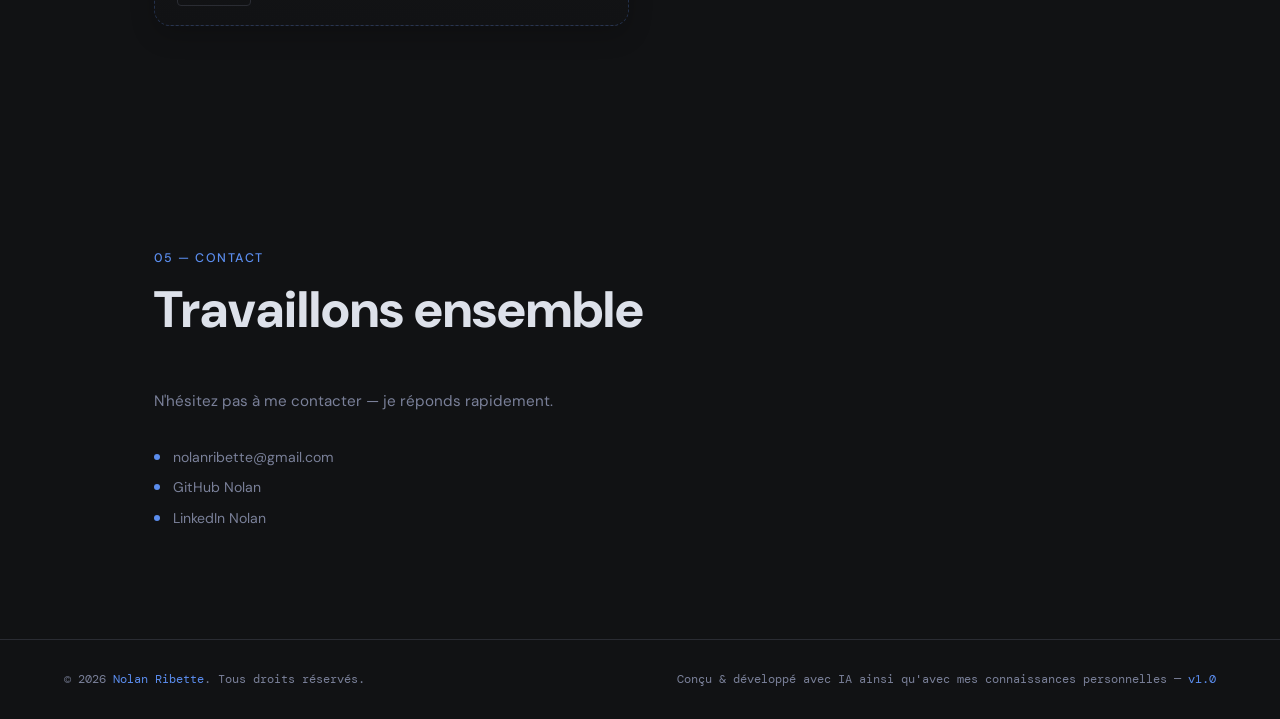
==== commit 2e732fe0: "Update Acceuil.html" ====
--- a/Page_Présentation/Acceuil.html
+++ b/Page_Présentation/Acceuil.html
@@ -131,18 +131,32 @@
 <!-- EXPÉRIENCE -->
 <section id="experience">
   <div class="section-label">03 — Expérience</div>
-  <h2>Parcours</h2>
+
   <div class="reveal">
+    <h2>Formation</h2>
+
     <div class="timeline">
+
+      <div class="timeline-item">
+        <div class="timeline-dot"></div>
+        <div class="timeline-content">
+          <p class="timeline-date">2024 — 2026</p>
+          <h3>BTS CIEL - Informatique et Réseaux</h3>
+          <p>Formation en Cybersécurité, Informatique, Électronique et Réseaux avec spécialisation en Informatique et Réseaux.</p>
+          <p>Développement de compétences en programmation, administration système, réseaux, cybersécurité, virtualisation et gestion de projets techniques à travers de nombreux travaux pratiques et projets concrets.</p>
+        </div>
+      </div>
+
       <div class="timeline-item">
         <div class="timeline-dot"></div>
         <div class="timeline-content">
           <p class="timeline-date">2022 — 2024</p>
-          <h3>Bac technologique STI2D</h3>
-          <p>Obtention du baccalauréat mention assez bien au lycée Vauban de Brest.</p>
-          <p>Formé en systèmes technologiques et industriels pour le développement de projets innovants et la maîtrise des bases du génie électrique, de l’informatique et de l’électronique embarquée.</p>
-        </div>
-      </div>
+          <h3>Bac Technologique STI2D</h3>
+          <p>Obtention du baccalauréat STI2D mention Assez Bien au lycée Vauban de Brest.</p>
+          <p>Formation axée sur les systèmes technologiques et industriels, permettant d'acquérir des bases solides en électronique, informatique, énergie et conduite de projets techniques.</p>
+        </div>
+      </div>
+
     </div>
   </div>
 
@@ -289,4 +303,4 @@
 
 <script src="./Acceuil.js"></script>
 </body>
-</html>+</html>
